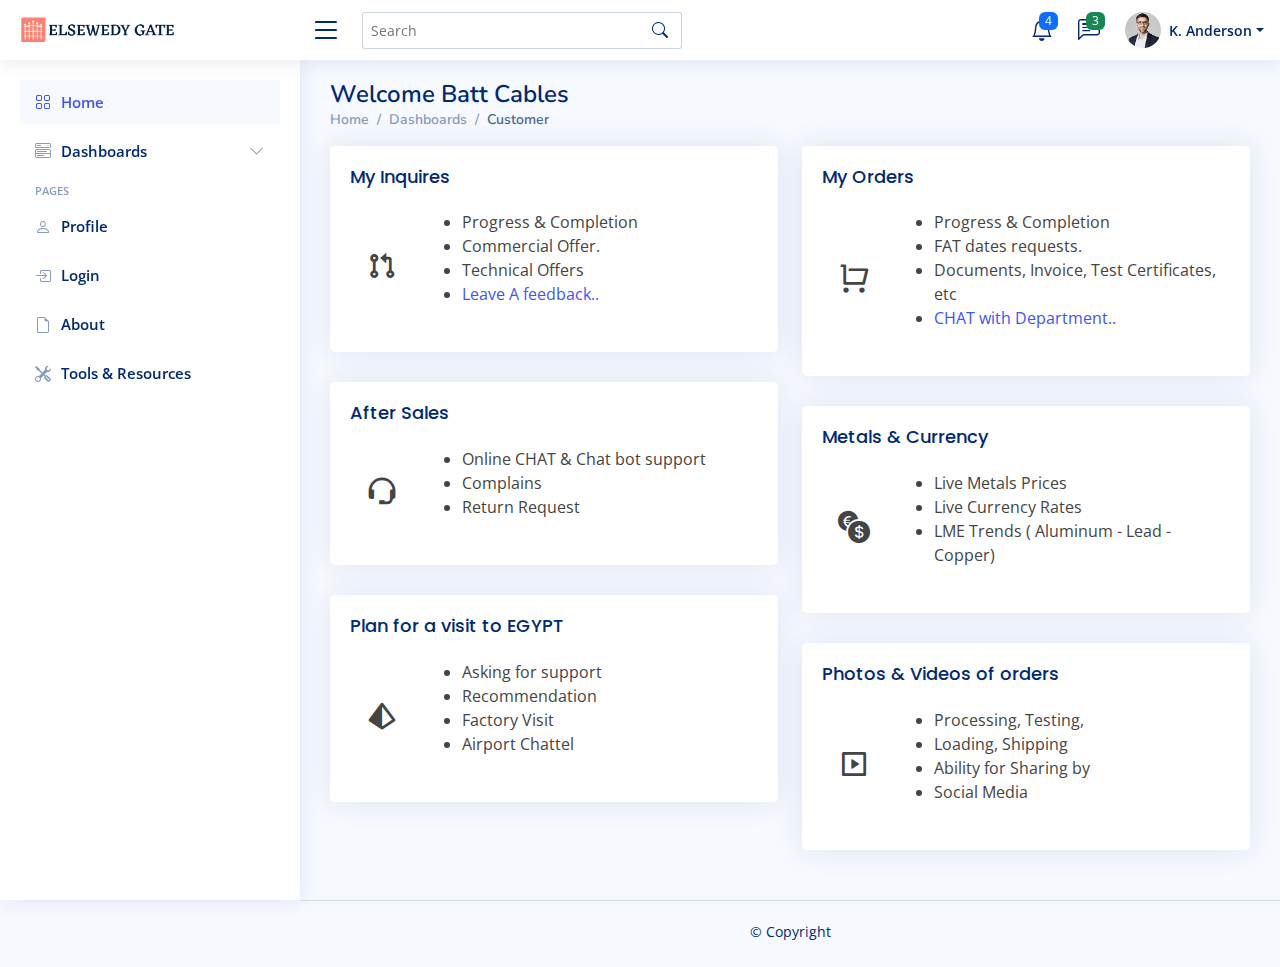
==== customer-dash.html @ 41cae32a "init" ====
<!DOCTYPE html>
<html lang="en">

<head>
  <meta charset="utf-8">
  <meta content="width=device-width, initial-scale=1.0" name="viewport">

  <title>The Gate</title>
  <meta content="" name="description">
  <meta content="" name="keywords">

  <!-- Favicons -->
  <link href="niceadmin_assets/img/favicon.png" rel="icon">
  <link href="niceadmin_assets/img/apple-touch-icon.png" rel="apple-touch-icon">

  <!-- Google Fonts -->
  <link href="https://fonts.gstatic.com" rel="preconnect">
  <link href="https://fonts.googleapis.com/css?family=Open+Sans:300,300i,400,400i,600,600i,700,700i|Nunito:300,300i,400,400i,600,600i,700,700i|Poppins:300,300i,400,400i,500,500i,600,600i,700,700i" rel="stylesheet">

  <!-- Vendor CSS Files -->
  <link href="niceadmin_assets/vendor/bootstrap/css/bootstrap.min.css" rel="stylesheet">
  <link href="niceadmin_assets/vendor/bootstrap-icons/bootstrap-icons.css" rel="stylesheet">
  <link href="niceadmin_assets/vendor/boxicons/css/boxicons.min.css" rel="stylesheet">
  <link href="niceadmin_assets/vendor/quill/quill.snow.css" rel="stylesheet">
  <link href="niceadmin_assets/vendor/quill/quill.bubble.css" rel="stylesheet">
  <link href="niceadmin_assets/vendor/remixicon/remixicon.css" rel="stylesheet">
  <link href="niceadmin_assets/vendor/simple-datatables/style.css" rel="stylesheet">

  <!-- Template Main CSS File -->
  <link href="niceadmin_assets/css/style.css" rel="stylesheet">

  <!-- =======================================================
  * Template Name: NiceAdmin - v2.5.0
  * Template URL: https://bootstrapmade.com/nice-admin-bootstrap-admin-html-template/
  * Author: BootstrapMade.com
  * License: https://bootstrapmade.com/license/
  ======================================================== -->
</head>

<body>

  <!-- ======= Header ======= -->
  <header id="header" class="header fixed-top d-flex align-items-center">

    <div class="d-flex align-items-center justify-content-between">
      <a href="news-home.html" class="logo d-flex align-items-center">
	  <img src="logos/png/logo-no-background.png" alt="">
        <!-- <img src="niceadmin_assets/img/logo.png" alt=""> -->
        <!-- <span class="d-none d-lg-block">NiceAdmin</span> -->
      </a>
      <i class="bi bi-list toggle-sidebar-btn"></i>
    </div><!-- End Logo -->

    <div class="search-bar">
      <form class="search-form d-flex align-items-center" method="POST" action="#">
        <input type="text" name="query" placeholder="Search" title="Enter search keyword">
        <button type="submit" title="Search"><i class="bi bi-search"></i></button>
      </form>
    </div><!-- End Search Bar -->

    <nav class="header-nav ms-auto">
      <ul class="d-flex align-items-center">

        <li class="nav-item d-block d-lg-none">
          <a class="nav-link nav-icon search-bar-toggle " href="#">
            <i class="bi bi-search"></i>
          </a>
        </li><!-- End Search Icon-->

        <li class="nav-item dropdown">

          <a class="nav-link nav-icon" href="#" data-bs-toggle="dropdown">
            <i class="bi bi-bell"></i>
            <span class="badge bg-primary badge-number">4</span>
          </a><!-- End Notification Icon -->

          <ul class="dropdown-menu dropdown-menu-end dropdown-menu-arrow notifications">
            <li class="dropdown-header">
              You have 4 new notifications
              <a href="#"><span class="badge rounded-pill bg-primary p-2 ms-2">View all</span></a>
            </li>
            <li>
              <hr class="dropdown-divider">
            </li>

            <li class="notification-item">
              <i class="bi bi-exclamation-circle text-warning"></i>
              <div>
                <h4>Lorem Ipsum</h4>
                <p>Quae dolorem earum veritatis oditseno</p>
                <p>30 min. ago</p>
              </div>
            </li>

            <li>
              <hr class="dropdown-divider">
            </li>

            <li class="notification-item">
              <i class="bi bi-x-circle text-danger"></i>
              <div>
                <h4>Atque rerum nesciunt</h4>
                <p>Quae dolorem earum veritatis oditseno</p>
                <p>1 hr. ago</p>
              </div>
            </li>

            <li>
              <hr class="dropdown-divider">
            </li>

            <li class="notification-item">
              <i class="bi bi-check-circle text-success"></i>
              <div>
                <h4>Sit rerum fuga</h4>
                <p>Quae dolorem earum veritatis oditseno</p>
                <p>2 hrs. ago</p>
              </div>
            </li>

            <li>
              <hr class="dropdown-divider">
            </li>

            <li class="notification-item">
              <i class="bi bi-info-circle text-primary"></i>
              <div>
                <h4>Dicta reprehenderit</h4>
                <p>Quae dolorem earum veritatis oditseno</p>
                <p>4 hrs. ago</p>
              </div>
            </li>

            <li>
              <hr class="dropdown-divider">
            </li>
            <li class="dropdown-footer">
              <a href="#">Show all notifications</a>
            </li>

          </ul><!-- End Notification Dropdown Items -->

        </li><!-- End Notification Nav -->

        <li class="nav-item dropdown">

          <a class="nav-link nav-icon" href="#" data-bs-toggle="dropdown">
            <i class="bi bi-chat-left-text"></i>
            <span class="badge bg-success badge-number">3</span>
          </a><!-- End Messages Icon -->

          <ul class="dropdown-menu dropdown-menu-end dropdown-menu-arrow messages">
            <li class="dropdown-header">
              You have 3 new messages
              <a href="#"><span class="badge rounded-pill bg-primary p-2 ms-2">View all</span></a>
            </li>
            <li>
              <hr class="dropdown-divider">
            </li>

            <li class="message-item">
              <a href="#">
                <img src="niceadmin_assets/img/messages-1.jpg" alt="" class="rounded-circle">
                <div>
                  <h4>Maria Hudson</h4>
                  <p>Velit asperiores et ducimus soluta repudiandae labore officia est ut...</p>
                  <p>4 hrs. ago</p>
                </div>
              </a>
            </li>
            <li>
              <hr class="dropdown-divider">
            </li>

            <li class="message-item">
              <a href="#">
                <img src="niceadmin_assets/img/messages-2.jpg" alt="" class="rounded-circle">
                <div>
                  <h4>Anna Nelson</h4>
                  <p>Velit asperiores et ducimus soluta repudiandae labore officia est ut...</p>
                  <p>6 hrs. ago</p>
                </div>
              </a>
            </li>
            <li>
              <hr class="dropdown-divider">
            </li>

            <li class="message-item">
              <a href="#">
                <img src="niceadmin_assets/img/messages-3.jpg" alt="" class="rounded-circle">
                <div>
                  <h4>David Muldon</h4>
                  <p>Velit asperiores et ducimus soluta repudiandae labore officia est ut...</p>
                  <p>8 hrs. ago</p>
                </div>
              </a>
            </li>
            <li>
              <hr class="dropdown-divider">
            </li>

            <li class="dropdown-footer">
              <a href="#">Show all messages</a>
            </li>

          </ul><!-- End Messages Dropdown Items -->

        </li><!-- End Messages Nav -->

        <li class="nav-item dropdown pe-3">

          <a class="nav-link nav-profile d-flex align-items-center pe-0" href="#" data-bs-toggle="dropdown">
            <img src="niceadmin_assets/img/profile-img.jpg" alt="Profile" class="rounded-circle">
            <span class="d-none d-md-block dropdown-toggle ps-2">K. Anderson</span>
          </a><!-- End Profile Iamge Icon -->

          <ul class="dropdown-menu dropdown-menu-end dropdown-menu-arrow profile">
            <li class="dropdown-header">
              <h6>Kevin Anderson</h6>
              <span>Web Designer</span>
            </li>
            <li>
              <hr class="dropdown-divider">
            </li>

            <li>
              <a class="dropdown-item d-flex align-items-center" href="users-profile.html">
                <i class="bi bi-person"></i>
                <span>My Profile</span>
              </a>
            </li>
            <li>
              <hr class="dropdown-divider">
            </li>

            <li>
              <a class="dropdown-item d-flex align-items-center" href="users-profile.html">
                <i class="bi bi-gear"></i>
                <span>Account Settings</span>
              </a>
            </li>
            <li>
              <hr class="dropdown-divider">
            </li>

            <li>
              <a class="dropdown-item d-flex align-items-center" href="pages-faq.html">
                <i class="bi bi-question-circle"></i>
                <span>Need Help?</span>
              </a>
            </li>
            <li>
              <hr class="dropdown-divider">
            </li>

            <li>
              <a class="dropdown-item d-flex align-items-center" href="#">
                <i class="bi bi-box-arrow-right"></i>
                <span>Sign Out</span>
              </a>
            </li>

          </ul><!-- End Profile Dropdown Items -->
        </li><!-- End Profile Nav -->

      </ul>
    </nav><!-- End Icons Navigation -->

  </header><!-- End Header -->

 <!-- ======= Sidebar ======= -->
  <aside id="sidebar" class="sidebar">

    <ul class="sidebar-nav" id="sidebar-nav">

      <li class="nav-item">
        <a class="nav-link " href="news-home.html">
          <i class="bi bi-grid"></i>
          <span>Home</span>
        </a>
      </li>
	  <!-- End Dashboard Nav -->

      <li class="nav-item">
        <a class="nav-link collapsed" data-bs-target="#components-nav" data-bs-toggle="collapse" href="#">
          <i class="bi bi-menu-button-wide"></i><span>Dashboards</span><i class="bi bi-chevron-down ms-auto"></i>
        </a>
        <ul id="components-nav" class="nav-content collapse " data-bs-parent="#sidebar-nav">
          <li>
            <a href="#">
              <i class="bi bi-circle"></i><span>Employee</span>
            </a>
          </li>
          <li>
            <a href="#">
              <i class="bi bi-circle"></i><span>Sales</span>
            </a>
          </li>
          <li>
            <a href="#">
              <i class="bi bi-circle"></i><span>Manager</span>
            </a>
          </li>
          <li>
            <a href="customer-dash.html">
              <i class="bi bi-circle"></i><span>Customer</span>
            </a>
          </li>          
        </ul>
      </li>
	  <!-- End Components Nav -->

      <li class="nav-heading">Pages</li>

      <li class="nav-item">
        <a class="nav-link collapsed" href="users-profile.html">
          <i class="bi bi-person"></i>
          <span>Profile</span>
        </a>
      </li>
	 <!--	 End Profile Page Nav -->
     

      <li class="nav-item">
        <a class="nav-link collapsed" href="index.html">
          <i class="bi bi-box-arrow-in-right"></i>
          <span>Login</span>
        </a>
      </li>
	  <!-- End Login Page Nav -->
    
	  
	  <li class="nav-item">
        <a class="nav-link collapsed" href="about.html">
          <i class="bi bi-file-earmark"></i>
          <span>About</span>
        </a>
      </li>
	  <!-- End About Page Nav -->
	  
	  
	  <li class="nav-item">
        <a class="nav-link collapsed" href="tools-resources.html">
          <i class="bi bi-tools"></i>
          <span>Tools & Resources</span>
        </a>
      </li>
	  <!-- End Tools Page Nav -->

    </ul>

  </aside><!-- End Sidebar-->
  <main id="main" class="main">

<div class="pagetitle">
      <h1>Welcome Batt Cables</h1>
      <nav>
        <ol class="breadcrumb">
          <li class="breadcrumb-item"><a href="index.html">Home</a></li>
          <li class="breadcrumb-item">Dashboards</li>
          <li class="breadcrumb-item active">Customer</li>
        </ol>
      </nav>
    </div><!-- End Page Title -->
	
	<section class="section dashboard">
      <div class="row">

        <!-- Left side columns -->
        <div class="col-lg-6">
          <div class="row">

            <!-- Dashboard Card -->
            <div class="col-12">
              <div class="card info-card">

                <div class="card-body">
                  <h5 class="card-title">My Inquires</h5>
				  
                  <div class="d-flex align-items-center">
                    <div class="card-icon rounded-circle d-flex align-items-center justify-content-center">
                      <i class="ri ri-git-pull-request-line"></i>
                    </div>
                    <div class="ps-3">
						<ul>
						  <li>Progress & Completion</li>
						  <li>Commercial Offer.</li>
						  <li>Technical Offers</li>
						  <li><a href="#">Leave A feedback..</a></li>
						</ul>
                    </div>
                  </div>
                </div>

              </div>
            </div>
			<!-- End Dashboard Card -->
			
			<!-- Dashboard Card -->
            <div class="col-12">
              <div class="card info-card">

                <div class="card-body">
                  <h5 class="card-title">After Sales</h5>
				  
                  <div class="d-flex align-items-center">
                    <div class="card-icon rounded-circle d-flex align-items-center justify-content-center">
                      <i class="bx bx-support"></i>
                    </div>
                    <div class="ps-3">
						<ul>
						  <li>Online CHAT & Chat bot support</li>
						  <li>Complains</li>
						  <li>Return Request</li>
						</ul>
                    </div>
                  </div>
                </div>

              </div>
            </div>
			<!-- End Dashboard Card -->
			
			<!-- Dashboard Card -->
            <div class="col-12">
              <div class="card info-card">

                <div class="card-body">
                  <h5 class="card-title">Plan for a visit to EGYPT</h5>
				  
                  <div class="d-flex align-items-center">
                    <div class="card-icon rounded-circle d-flex align-items-center justify-content-center">
                      <i class="bx bxs-pyramid"></i>
                    </div>
                    <div class="ps-3">
						<ul>
						  <li>Asking for support</li>
						  <li>Recommendation</li>
						  <li>Factory Visit</li>
						  <li>Airport Chattel</li>
						</ul>
                    </div>
                  </div>
                </div>

              </div>
            </div>
			<!-- End Dashboard Card -->

          </div>
        </div><!-- End Left side columns -->

        <!-- Right side columns -->
        <div class="col-lg-6">

			<!-- Dashboard Card -->
            <div class="col-12">
              <div class="card info-card">

                <div class="card-body">
                  <h5 class="card-title">My Orders</h5>
				  
                  <div class="d-flex align-items-center">
                    <div class="card-icon rounded-circle d-flex align-items-center justify-content-center">
                      <i class="ri  ri-shopping-cart-line"></i>
                    </div>
                    <div class="ps-3">
						<ul>
						  <li>Progress & Completion</li>
						  <li>FAT dates requests.</li>
						  <li>Documents, Invoice, Test Certificates, etc</li>
						  <li><a href="#">CHAT with Department..</a></li>
						</ul>
                    </div>
                  </div>
                </div>

              </div>
            </div>
			<!-- End Dashboard Card -->
			
			<!-- Dashboard Card -->
            <div class="col-12">
              <div class="card info-card">

                <div class="card-body">
                  <h5 class="card-title">Metals & Currency</h5>
				  
                  <div class="d-flex align-items-center">
                    <div class="card-icon rounded-circle d-flex align-items-center justify-content-center">
                      <i class="bi bi-currency-exchange"></i>
                    </div>
                    <div class="ps-3">
						<ul>
						  <li>Live Metals Prices</li>
						  <li>Live Currency Rates</li>
						  <li>LME Trends ( Aluminum - Lead - Copper)</li>
						</ul>
                    </div>
                  </div>
                </div>

              </div>
            </div>
			<!-- End Dashboard Card -->
			
			<!-- Dashboard Card -->
            <div class="col-12">
              <div class="card info-card">

                <div class="card-body">
                  <h5 class="card-title">Photos & Videos of orders</h5>
				  
                  <div class="d-flex align-items-center">
                    <div class="card-icon rounded-circle d-flex align-items-center justify-content-center">
                      <i class="ri ri-video-line"></i>
                    </div>
                    <div class="ps-3">
						<ul>
						  <li>Processing, Testing,</li>
						  <li>Loading, Shipping</li>
						  <li>Ability for Sharing by</li>
						  <li>Social Media</li>
						</ul>
                    </div>
                  </div>
                </div>

              </div>
            </div>
			<!-- End Dashboard Card -->

        </div>
		<!-- End Right side columns -->

      </div>
    </section>

</main><!-- End #main -->

  <!-- ======= Footer ======= -->
  <footer id="footer" class="footer">
    <div class="copyright">
      &copy; Copyright 
	  <!-- <strong><span>NiceAdmin</span></strong>. All Rights Reserved -->
    </div>
    <div class="credits">
      <!-- All the links in the footer should remain intact. -->
      <!-- You can delete the links only if you purchased the pro version. -->
      <!-- Licensing information: https://bootstrapmade.com/license/ -->
      <!-- Purchase the pro version with working PHP/AJAX contact form: https://bootstrapmade.com/nice-admin-bootstrap-admin-html-template/ -->
      <!-- Designed by <a href="https://bootstrapmade.com/">BootstrapMade</a> -->
    </div>
  </footer><!-- End Footer -->

  <a href="#" class="back-to-top d-flex align-items-center justify-content-center"><i class="bi bi-arrow-up-short"></i></a>






  <!-- Vendor JS Files -->
  <script src="niceadmin_assets/vendor/apexcharts/apexcharts.min.js"></script>
  <script src="niceadmin_assets/vendor/bootstrap/js/bootstrap.bundle.min.js"></script>
  <script src="niceadmin_assets/vendor/chart.js/chart.umd.js"></script>
  <script src="niceadmin_assets/vendor/echarts/echarts.min.js"></script>
  <script src="niceadmin_assets/vendor/quill/quill.min.js"></script>
  <script src="niceadmin_assets/vendor/simple-datatables/simple-datatables.js"></script>
  <script src="niceadmin_assets/vendor/tinymce/tinymce.min.js"></script>
  <script src="niceadmin_assets/vendor/php-email-form/validate.js"></script>

  <!-- Template Main JS File -->
  <script src="niceadmin_assets/js/main.js"></script>

</body>

</html>
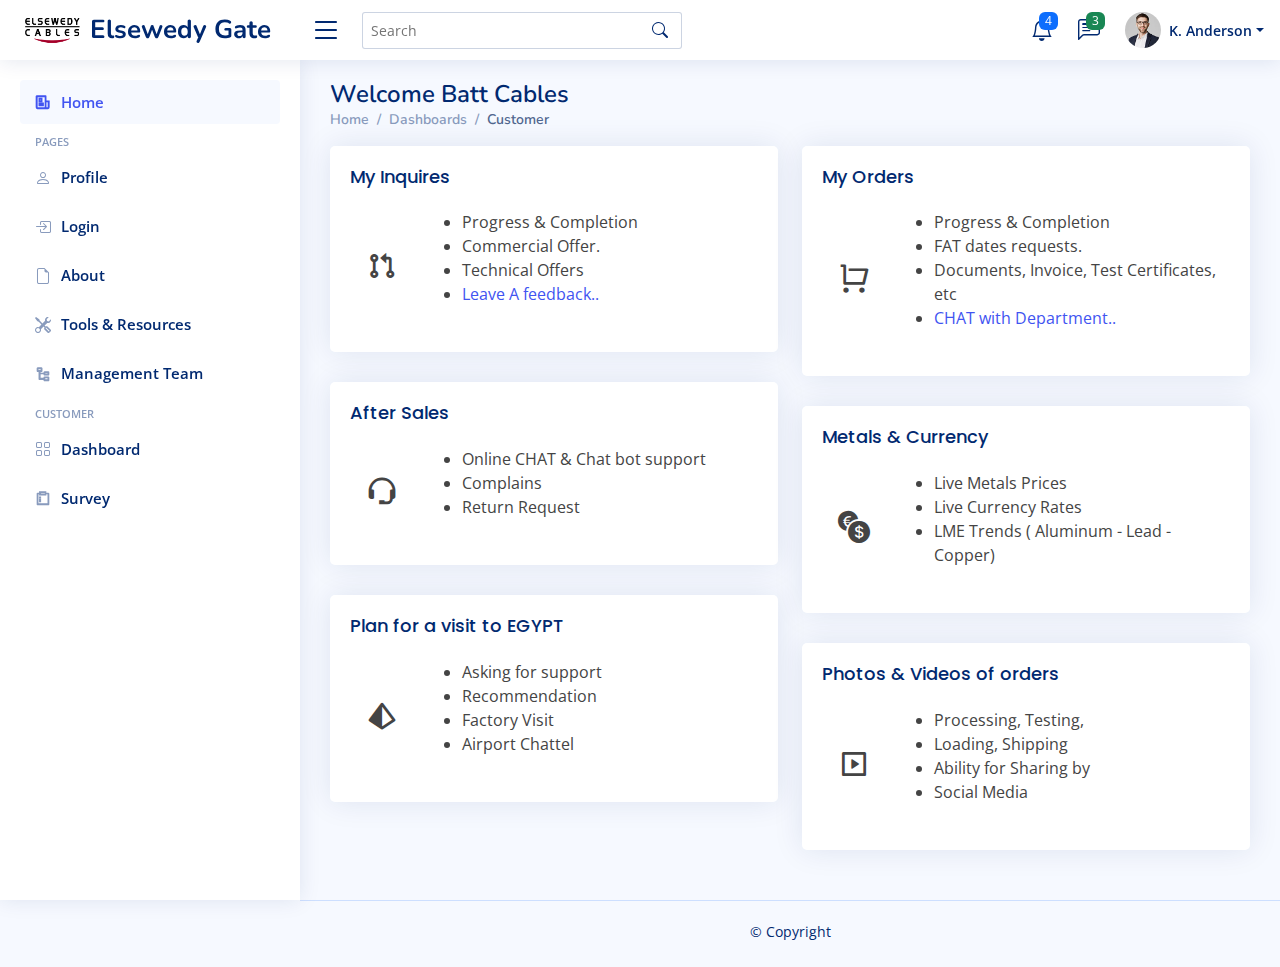
==== commit 062240ca: "12-2-23" ====
--- a/customer-dash.html
+++ b/customer-dash.html
@@ -5,7 +5,7 @@
   <meta charset="utf-8">
   <meta content="width=device-width, initial-scale=1.0" name="viewport">
 
-  <title>The Gate</title>
+  <title>Customer Dashboard - Elsewedy Gate</title>
   <meta content="" name="description">
   <meta content="" name="keywords">
 
@@ -44,9 +44,9 @@
 
     <div class="d-flex align-items-center justify-content-between">
       <a href="news-home.html" class="logo d-flex align-items-center">
-	  <img src="logos/png/logo-no-background.png" alt="">
+		<img src="swd_imgs/CablesLogo.png" style="max-height: 36px;" alt="">
         <!-- <img src="niceadmin_assets/img/logo.png" alt=""> -->
-        <!-- <span class="d-none d-lg-block">NiceAdmin</span> -->
+        <span class="d-none d-lg-block" style="margin-left: 0px;">Elsewedy Gate</span>
       </a>
       <i class="bi bi-list toggle-sidebar-btn"></i>
     </div><!-- End Logo -->
@@ -269,47 +269,20 @@
 
   </header><!-- End Header -->
 
- <!-- ======= Sidebar ======= -->
+  <!-- ======= Sidebar ======= -->
   <aside id="sidebar" class="sidebar">
 
     <ul class="sidebar-nav" id="sidebar-nav">
 
       <li class="nav-item">
-        <a class="nav-link " href="news-home.html">
-          <i class="bi bi-grid"></i>
+        <a class="nav-link " href="index.html">
+          <i class="ri ri-newspaper-line"></i>
           <span>Home</span>
         </a>
       </li>
+	  
+
 	  <!-- End Dashboard Nav -->
-
-      <li class="nav-item">
-        <a class="nav-link collapsed" data-bs-target="#components-nav" data-bs-toggle="collapse" href="#">
-          <i class="bi bi-menu-button-wide"></i><span>Dashboards</span><i class="bi bi-chevron-down ms-auto"></i>
-        </a>
-        <ul id="components-nav" class="nav-content collapse " data-bs-parent="#sidebar-nav">
-          <li>
-            <a href="#">
-              <i class="bi bi-circle"></i><span>Employee</span>
-            </a>
-          </li>
-          <li>
-            <a href="#">
-              <i class="bi bi-circle"></i><span>Sales</span>
-            </a>
-          </li>
-          <li>
-            <a href="#">
-              <i class="bi bi-circle"></i><span>Manager</span>
-            </a>
-          </li>
-          <li>
-            <a href="customer-dash.html">
-              <i class="bi bi-circle"></i><span>Customer</span>
-            </a>
-          </li>          
-        </ul>
-      </li>
-	  <!-- End Components Nav -->
 
       <li class="nav-heading">Pages</li>
 
@@ -323,7 +296,7 @@
      
 
       <li class="nav-item">
-        <a class="nav-link collapsed" href="index.html">
+        <a class="nav-link collapsed" href="login.html">
           <i class="bi bi-box-arrow-in-right"></i>
           <span>Login</span>
         </a>
@@ -347,11 +320,38 @@
         </a>
       </li>
 	  <!-- End Tools Page Nav -->
+	  
+	  <li class="nav-item">
+        <a class="nav-link collapsed" href="structure.html">
+          <i class="ri ri-node-tree"></i>
+          <span>Management Team</span>
+        </a>
+      </li>
+	  
+	  
+	  
+	   <li class="nav-heading">Customer</li>
+	   
+	  <li class="nav-item">
+        <a class="nav-link collapsed" href="customer-dash.html">
+          <i class="bi bi-grid"></i>
+          <span>Dashboard</span>
+        </a>
+      </li>
+	  
+	  <li class="nav-item">
+        <a class="nav-link collapsed" href="cust-survey.html">
+          <i class="ri ri-survey-line"></i>
+          <span>Survey</span>
+        </a>
+      </li>
 
     </ul>
 
   </aside><!-- End Sidebar-->
-  <main id="main" class="main">
+
+
+ <main id="main" class="main">
 
 <div class="pagetitle">
       <h1>Welcome Batt Cables</h1>
